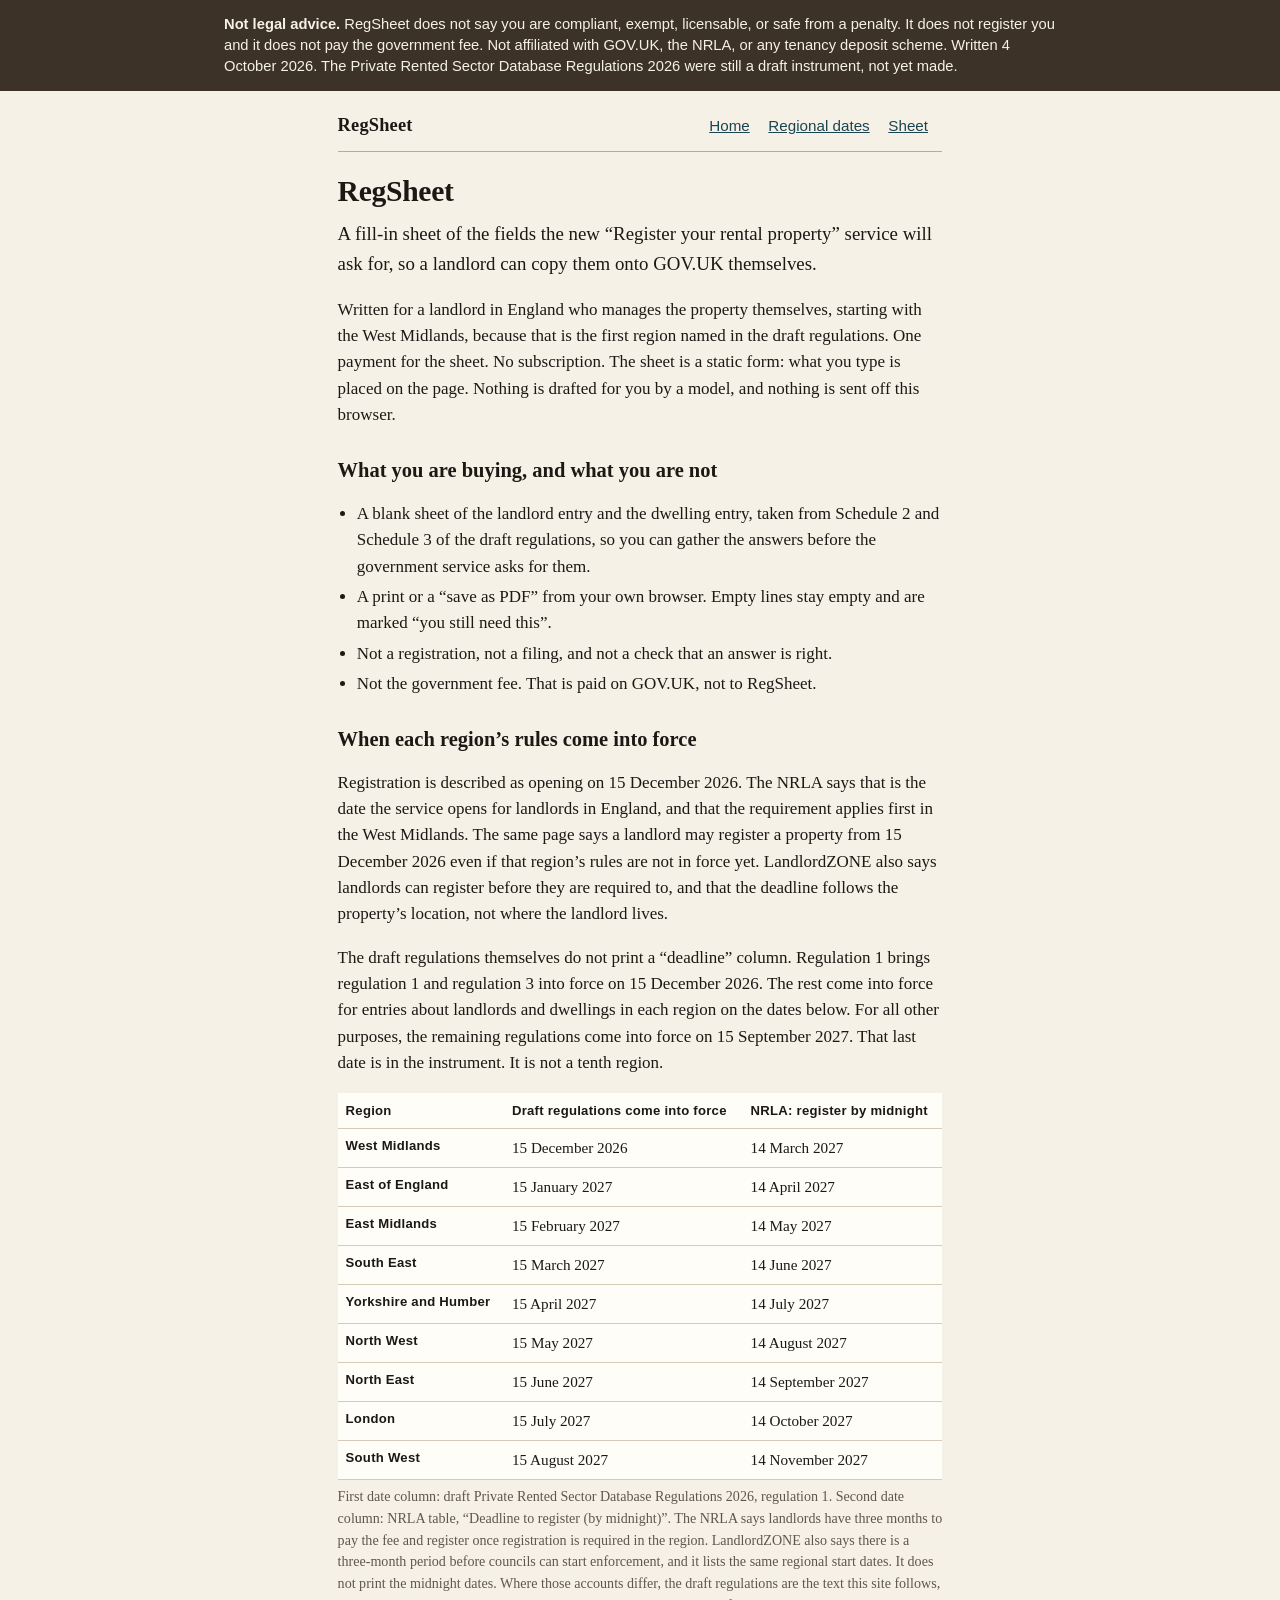
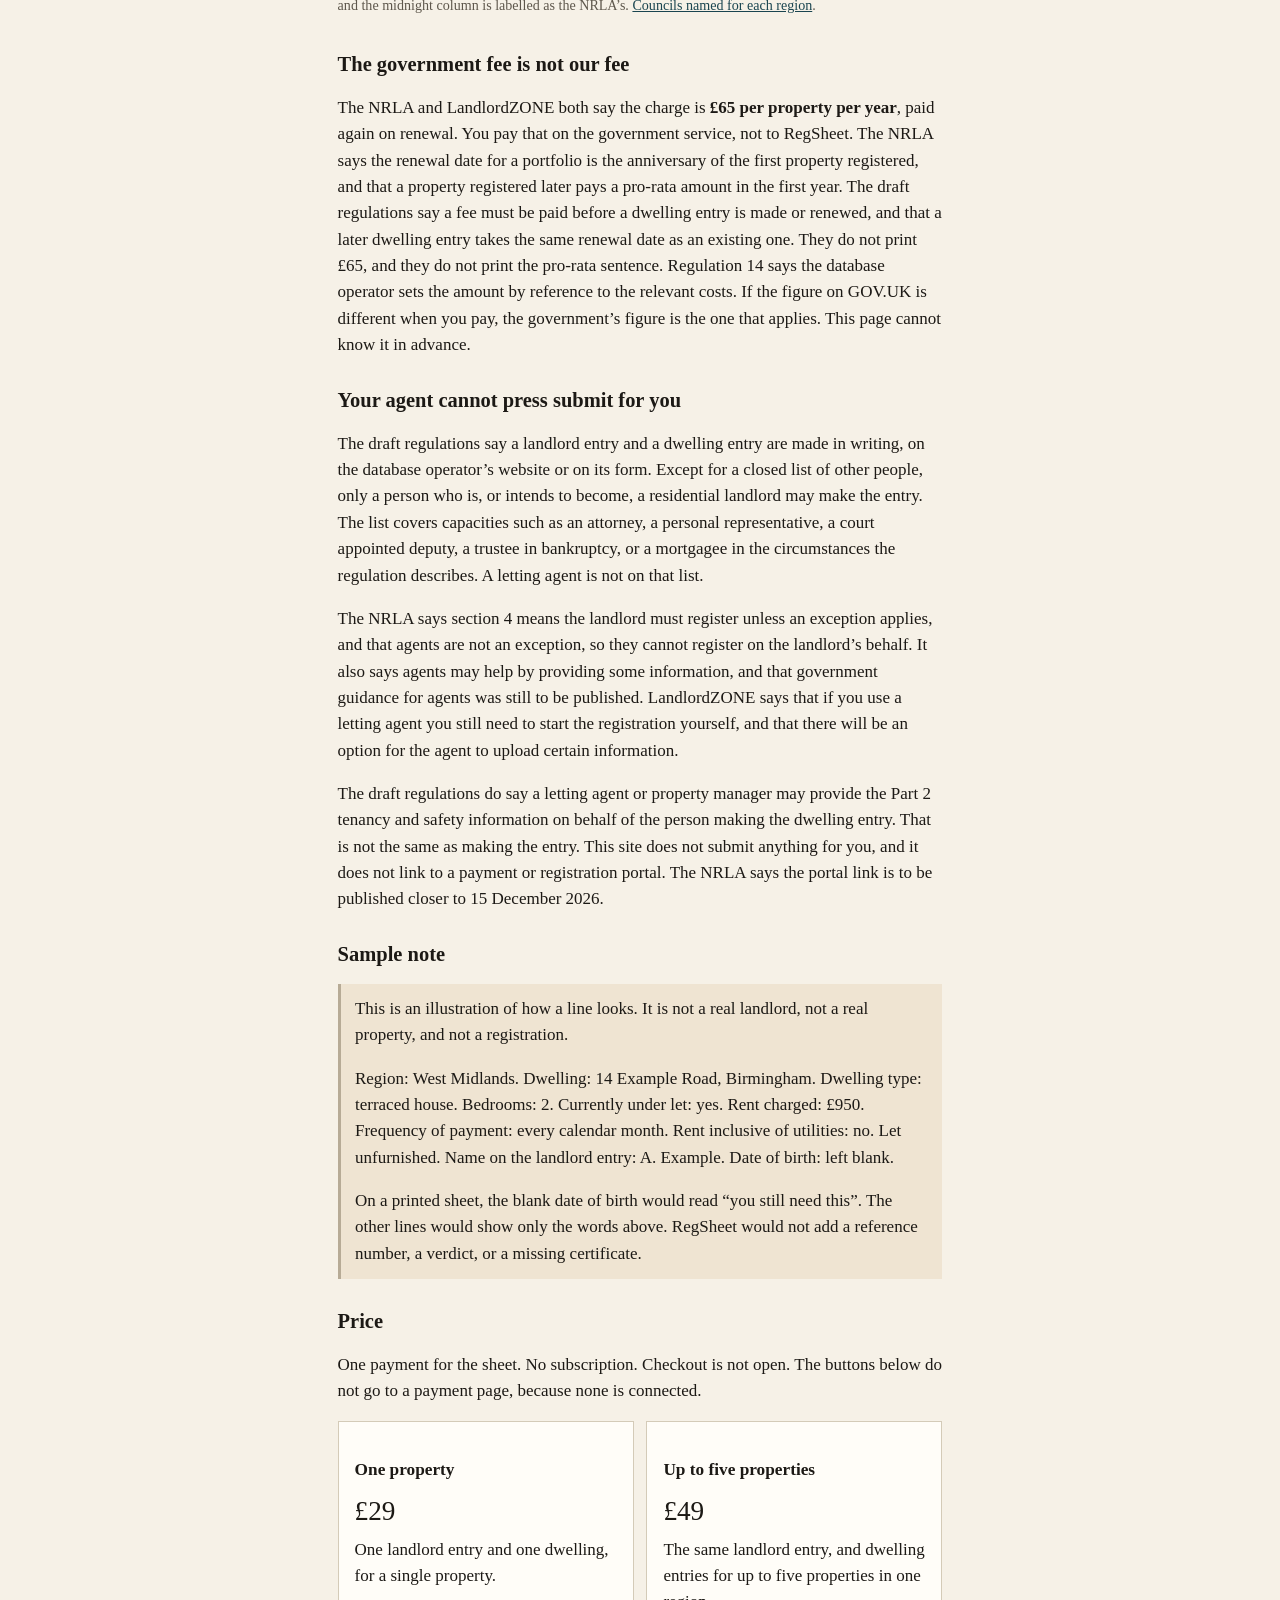
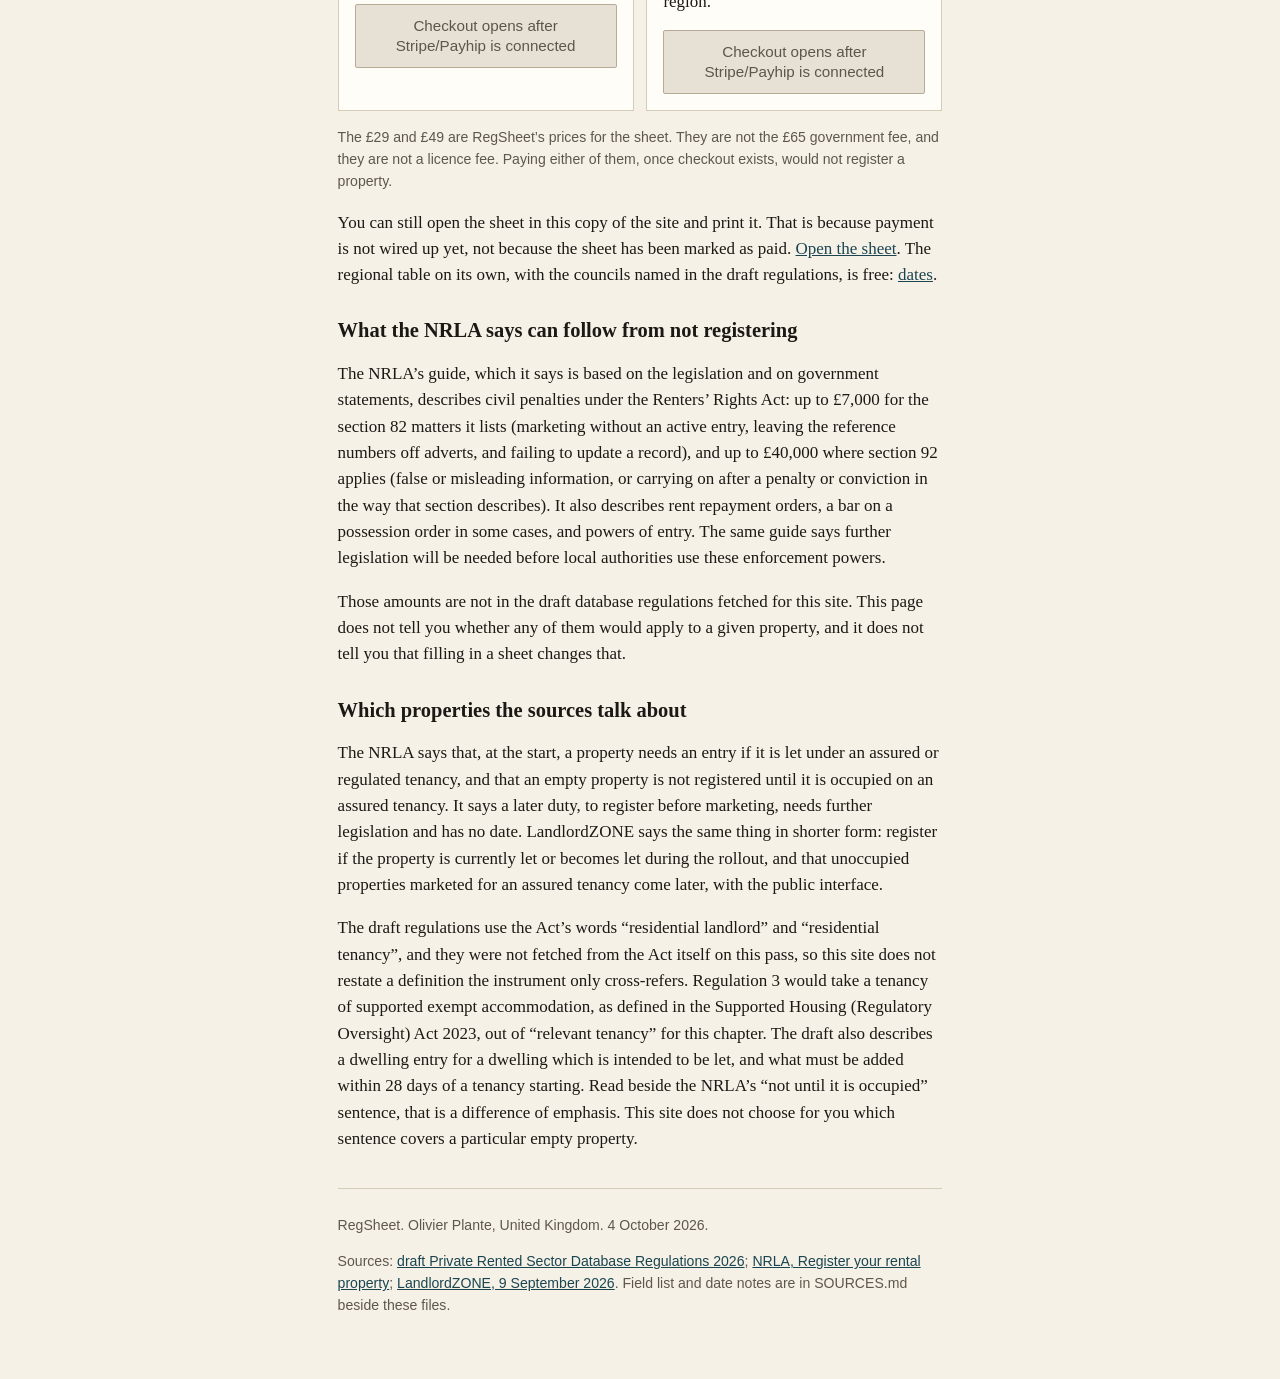
==== index.html @ c5e83ae8 "Publish RegSheet fill-in sheet (checkout not connected)." ====
<!DOCTYPE html>
<html lang="en-GB">
<head>
  <meta charset="utf-8">
  <meta name="viewport" content="width=device-width, initial-scale=1">
  <title>RegSheet — fields to copy onto the rental register yourself</title>
  <meta name="description" content="A fill-in sheet of the fields the Register your rental property service will ask for, so a landlord in England can copy them onto GOV.UK themselves.">
  <link rel="stylesheet" href="css/site.css">
</head>
<body>
  <div class="banner">
    <p><strong>Not legal advice.</strong> RegSheet does not say you are compliant, exempt, licensable, or safe from a penalty. It does not register you and it does not pay the government fee. Not affiliated with GOV.UK, the NRLA, or any tenancy deposit scheme. Written 4 October 2026. The Private Rented Sector Database Regulations 2026 were still a draft instrument, not yet made.</p>
  </div>
  <div class="wrap">
    <header class="site">
      <a class="word" href="index.html">RegSheet</a>
      <nav>
        <a href="index.html" aria-current="page">Home</a>
        <a href="dates.html">Regional dates</a>
        <a href="sheet.html">Sheet</a>
      </nav>
    </header>

    <h1>RegSheet</h1>
    <p class="lede">A fill-in sheet of the fields the new “Register your rental property” service will ask for, so a landlord can copy them onto GOV.UK themselves.</p>

    <p>Written for a landlord in England who manages the property themselves, starting with the West Midlands, because that is the first region named in the draft regulations. One payment for the sheet. No subscription. The sheet is a static form: what you type is placed on the page. Nothing is drafted for you by a model, and nothing is sent off this browser.</p>

    <h2>What you are buying, and what you are not</h2>
    <ul class="clean">
      <li>A blank sheet of the landlord entry and the dwelling entry, taken from Schedule 2 and Schedule 3 of the draft regulations, so you can gather the answers before the government service asks for them.</li>
      <li>A print or a “save as PDF” from your own browser. Empty lines stay empty and are marked “you still need this”.</li>
      <li>Not a registration, not a filing, and not a check that an answer is right.</li>
      <li>Not the government fee. That is paid on GOV.UK, not to RegSheet.</li>
    </ul>

    <h2>When each region’s rules come into force</h2>
    <p>Registration is described as opening on 15 December 2026. The NRLA says that is the date the service opens for landlords in England, and that the requirement applies first in the West Midlands. The same page says a landlord may register a property from 15 December 2026 even if that region’s rules are not in force yet. LandlordZONE also says landlords can register before they are required to, and that the deadline follows the property’s location, not where the landlord lives.</p>
    <p>The draft regulations themselves do not print a “deadline” column. Regulation 1 brings regulation 1 and regulation 3 into force on 15 December 2026. The rest come into force for entries about landlords and dwellings in each region on the dates below. For all other purposes, the remaining regulations come into force on 15 September 2027. That last date is in the instrument. It is not a tenth region.</p>

    <table>
      <thead>
        <tr>
          <th scope="col">Region</th>
          <th scope="col">Draft regulations come into force</th>
          <th scope="col">NRLA: register by midnight</th>
        </tr>
      </thead>
      <tbody>
        <tr>
          <th scope="row">West Midlands</th>
          <td>15 December 2026</td>
          <td>14 March 2027</td>
        </tr>
        <tr>
          <th scope="row">East of England</th>
          <td>15 January 2027</td>
          <td>14 April 2027</td>
        </tr>
        <tr>
          <th scope="row">East Midlands</th>
          <td>15 February 2027</td>
          <td>14 May 2027</td>
        </tr>
        <tr>
          <th scope="row">South East</th>
          <td>15 March 2027</td>
          <td>14 June 2027</td>
        </tr>
        <tr>
          <th scope="row">Yorkshire and Humber</th>
          <td>15 April 2027</td>
          <td>14 July 2027</td>
        </tr>
        <tr>
          <th scope="row">North West</th>
          <td>15 May 2027</td>
          <td>14 August 2027</td>
        </tr>
        <tr>
          <th scope="row">North East</th>
          <td>15 June 2027</td>
          <td>14 September 2027</td>
        </tr>
        <tr>
          <th scope="row">London</th>
          <td>15 July 2027</td>
          <td>14 October 2027</td>
        </tr>
        <tr>
          <th scope="row">South West</th>
          <td>15 August 2027</td>
          <td>14 November 2027</td>
        </tr>
      </tbody>
      <caption>First date column: draft Private Rented Sector Database Regulations 2026, regulation 1. Second date column: NRLA table, “Deadline to register (by midnight)”. The NRLA says landlords have three months to pay the fee and register once registration is required in the region. LandlordZONE also says there is a three-month period before councils can start enforcement, and it lists the same regional start dates. It does not print the midnight dates. Where those accounts differ, the draft regulations are the text this site follows, and the midnight column is labelled as the NRLA’s. <a href="dates.html">Councils named for each region</a>.</caption>
    </table>

    <h2>The government fee is not our fee</h2>
    <p>The NRLA and LandlordZONE both say the charge is <strong>£65 per property per year</strong>, paid again on renewal. You pay that on the government service, not to RegSheet. The NRLA says the renewal date for a portfolio is the anniversary of the first property registered, and that a property registered later pays a pro-rata amount in the first year. The draft regulations say a fee must be paid before a dwelling entry is made or renewed, and that a later dwelling entry takes the same renewal date as an existing one. They do not print £65, and they do not print the pro-rata sentence. Regulation 14 says the database operator sets the amount by reference to the relevant costs. If the figure on GOV.UK is different when you pay, the government’s figure is the one that applies. This page cannot know it in advance.</p>

    <h2>Your agent cannot press submit for you</h2>
    <p>The draft regulations say a landlord entry and a dwelling entry are made in writing, on the database operator’s website or on its form. Except for a closed list of other people, only a person who is, or intends to become, a residential landlord may make the entry. The list covers capacities such as an attorney, a personal representative, a court appointed deputy, a trustee in bankruptcy, or a mortgagee in the circumstances the regulation describes. A letting agent is not on that list.</p>
    <p>The NRLA says section 4 means the landlord must register unless an exception applies, and that agents are not an exception, so they cannot register on the landlord’s behalf. It also says agents may help by providing some information, and that government guidance for agents was still to be published. LandlordZONE says that if you use a letting agent you still need to start the registration yourself, and that there will be an option for the agent to upload certain information.</p>
    <p>The draft regulations do say a letting agent or property manager may provide the Part 2 tenancy and safety information on behalf of the person making the dwelling entry. That is not the same as making the entry. This site does not submit anything for you, and it does not link to a payment or registration portal. The NRLA says the portal link is to be published closer to 15 December 2026.</p>

    <h2>Sample note</h2>
    <div class="note">
      <p>This is an illustration of how a line looks. It is not a real landlord, not a real property, and not a registration.</p>
      <p>Region: West Midlands. Dwelling: 14 Example Road, Birmingham. Dwelling type: terraced house. Bedrooms: 2. Currently under let: yes. Rent charged: £950. Frequency of payment: every calendar month. Rent inclusive of utilities: no. Let unfurnished. Name on the landlord entry: A. Example. Date of birth: left blank.</p>
      <p>On a printed sheet, the blank date of birth would read “you still need this”. The other lines would show only the words above. RegSheet would not add a reference number, a verdict, or a missing certificate.</p>
    </div>

    <h2>Price</h2>
    <p>One payment for the sheet. No subscription. Checkout is not open. The buttons below do not go to a payment page, because none is connected.</p>
    <div class="prices">
      <article class="price">
        <h3>One property</h3>
        <p class="sum">£29</p>
        <p>One landlord entry and one dwelling, for a single property.</p>
        <button type="button" class="buy" disabled>Checkout opens after Stripe/Payhip is connected</button>
      </article>
      <article class="price">
        <h3>Up to five properties</h3>
        <p class="sum">£49</p>
        <p>The same landlord entry, and dwelling entries for up to five properties in one region.</p>
        <button type="button" class="buy" disabled>Checkout opens after Stripe/Payhip is connected</button>
      </article>
    </div>
    <p class="small">The £29 and £49 are RegSheet’s prices for the sheet. They are not the £65 government fee, and they are not a licence fee. Paying either of them, once checkout exists, would not register a property.</p>
    <p>You can still open the sheet in this copy of the site and print it. That is because payment is not wired up yet, not because the sheet has been marked as paid. <a href="sheet.html">Open the sheet</a>. The regional table on its own, with the councils named in the draft regulations, is free: <a href="dates.html">dates</a>.</p>

    <h2>What the NRLA says can follow from not registering</h2>
    <p>The NRLA’s guide, which it says is based on the legislation and on government statements, describes civil penalties under the Renters’ Rights Act: up to £7,000 for the section 82 matters it lists (marketing without an active entry, leaving the reference numbers off adverts, and failing to update a record), and up to £40,000 where section 92 applies (false or misleading information, or carrying on after a penalty or conviction in the way that section describes). It also describes rent repayment orders, a bar on a possession order in some cases, and powers of entry. The same guide says further legislation will be needed before local authorities use these enforcement powers.</p>
    <p>Those amounts are not in the draft database regulations fetched for this site. This page does not tell you whether any of them would apply to a given property, and it does not tell you that filling in a sheet changes that.</p>

    <h2>Which properties the sources talk about</h2>
    <p>The NRLA says that, at the start, a property needs an entry if it is let under an assured or regulated tenancy, and that an empty property is not registered until it is occupied on an assured tenancy. It says a later duty, to register before marketing, needs further legislation and has no date. LandlordZONE says the same thing in shorter form: register if the property is currently let or becomes let during the rollout, and that unoccupied properties marketed for an assured tenancy come later, with the public interface.</p>
    <p>The draft regulations use the Act’s words “residential landlord” and “residential tenancy”, and they were not fetched from the Act itself on this pass, so this site does not restate a definition the instrument only cross-refers. Regulation 3 would take a tenancy of supported exempt accommodation, as defined in the Supported Housing (Regulatory Oversight) Act 2023, out of “relevant tenancy” for this chapter. The draft also describes a dwelling entry for a dwelling which is intended to be let, and what must be added within 28 days of a tenancy starting. Read beside the NRLA’s “not until it is occupied” sentence, that is a difference of emphasis. This site does not choose for you which sentence covers a particular empty property.</p>

    <footer class="site">
      <p>RegSheet. Olivier Plante, United Kingdom. 4 October 2026.</p>
      <p class="src">Sources: <a href="https://www.legislation.gov.uk/ukdsi/2026/9780348286861">draft Private Rented Sector Database Regulations 2026</a>; <a href="https://www.nrla.org.uk/resources/renters-rights/landlord-database-register-your-rental-property-service">NRLA, Register your rental property</a>; <a href="https://www.landlordzone.co.uk/news/landlord-database-to-roll-out-in-december-with-ps65-fee">LandlordZONE, 9 September 2026</a>. Field list and date notes are in SOURCES.md beside these files.</p>
    </footer>
  </div>
</body>
</html>
---- css/site.css ----
/* RegSheet — calm paper, mobile first. System fonts so file:// works offline. */

:root {
  --paper: #f6f1e7;
  --sheet: #fffdf8;
  --ink: #1c1915;
  --ink-soft: #3f3a33;
  --muted: #5e574c;
  --rule: #d4cbb8;
  --rule-strong: #b7ab96;
  --banner: #3d3228;
  --banner-ink: #f6f1e7;
  --need: #6b3a2a;
  --focus: #1f4a52;
  --link: #1a4550;
  --warn-bg: #efe4d2;
  --max: 40rem;
  --wide: 52rem;
}

*,
*::before,
*::after { box-sizing: border-box; }

html { font-size: 100%; }

body {
  margin: 0;
  color: var(--ink);
  background: var(--paper);
  font-family: "Iowan Old Style", "Palatino Linotype", Palatino, Georgia, "Times New Roman", serif;
  line-height: 1.55;
  font-size: 1.0625rem;
}

a { color: var(--link); }
a:hover { text-decoration-thickness: 2px; }

.banner {
  background: var(--banner);
  color: var(--banner-ink);
  padding: 0.85rem 1.1rem;
  font-family: "Segoe UI", "Helvetica Neue", Helvetica, Arial, sans-serif;
  font-size: 0.92rem;
  line-height: 1.45;
}

.banner p { margin: 0 auto; max-width: var(--wide); }
.banner strong { font-weight: 650; }

.wrap {
  max-width: var(--max);
  margin: 0 auto;
  padding: 1.25rem 1.1rem 3rem;
}

.wrap.wide { max-width: var(--wide); }

header.site {
  display: flex;
  flex-wrap: wrap;
  justify-content: space-between;
  gap: 0.6rem 1rem;
  align-items: baseline;
  border-bottom: 1px solid var(--rule-strong);
  margin-bottom: 1.4rem;
  padding-bottom: 0.7rem;
}

.word {
  font-weight: 650;
  letter-spacing: 0.01em;
  text-decoration: none;
  color: var(--ink);
  font-size: 1.15rem;
}

nav { font-family: "Segoe UI", "Helvetica Neue", Helvetica, Arial, sans-serif; font-size: 0.95rem; }
nav a { margin-right: 0.9rem; }

h1 {
  font-size: 1.85rem;
  line-height: 1.2;
  font-weight: 650;
  margin: 0 0 0.6rem;
  letter-spacing: -0.01em;
}

h2 {
  font-size: 1.28rem;
  line-height: 1.3;
  margin: 1.8rem 0 0.5rem;
  font-weight: 650;
}

h3 {
  font-size: 1.08rem;
  margin: 1.3rem 0 0.35rem;
  font-weight: 650;
}

.lede { font-size: 1.18rem; margin-top: 0; }

p, li { hyphens: auto; }

.note, .aside {
  background: var(--warn-bg);
  border-left: 3px solid var(--rule-strong);
  padding: 0.75rem 0.9rem;
  margin: 1rem 0;
}

.note p:first-child, .aside p:first-child { margin-top: 0; }
.note p:last-child, .aside p:last-child { margin-bottom: 0; }

table {
  width: 100%;
  border-collapse: collapse;
  font-size: 0.95rem;
  background: var(--sheet);
  margin: 0.6rem 0 0.4rem;
}

th, td {
  text-align: left;
  vertical-align: top;
  padding: 0.45rem 0.5rem;
  border-bottom: 1px solid var(--rule);
}

th {
  font-family: "Segoe UI", "Helvetica Neue", Helvetica, Arial, sans-serif;
  font-weight: 650;
  font-size: 0.82rem;
  letter-spacing: 0.02em;
}

caption {
  text-align: left;
  font-size: 0.88rem;
  color: var(--muted);
  margin-bottom: 0.35rem;
  caption-side: bottom;
  padding-top: 0.4rem;
}

.prices { display: grid; gap: 0.8rem; margin: 0.8rem 0 1rem; }

@media (min-width: 40rem) {
  .prices { grid-template-columns: 1fr 1fr; }
}

.price {
  background: var(--sheet);
  border: 1px solid var(--rule);
  padding: 0.9rem 1rem 1rem;
}

.price .sum {
  font-size: 1.7rem;
  margin: 0.1rem 0;
  font-variant-numeric: lining-nums;
}

.price p { margin: 0.3rem 0; }

button, .btn {
  font-family: "Segoe UI", "Helvetica Neue", Helvetica, Arial, sans-serif;
  font-size: 0.95rem;
  line-height: 1.3;
}

button.buy, button.primary, button.secondary {
  display: inline-block;
  width: 100%;
  margin-top: 0.6rem;
  padding: 0.7rem 0.8rem;
  border-radius: 2px;
  border: 1px solid var(--ink);
  background: var(--ink);
  color: var(--paper);
  cursor: pointer;
}

button.secondary {
  background: transparent;
  color: var(--ink);
}

button.buy:disabled, button:disabled {
  background: #e7e0d4;
  color: #5c564c;
  border-color: #b7ab96;
  cursor: not-allowed;
  opacity: 1;
}

.small, footer, .src {
  font-family: "Segoe UI", "Helvetica Neue", Helvetica, Arial, sans-serif;
  font-size: 0.88rem;
  color: var(--muted);
}

footer.site {
  margin-top: 2.2rem;
  border-top: 1px solid var(--rule);
  padding-top: 0.8rem;
}

ol.clean, ul.clean { padding-left: 1.2rem; }
li + li { margin-top: 0.25rem }

/* Form */

form.sheet { margin-top: 0.4rem; }

fieldset {
  border: 1px solid var(--rule);
  background: var(--sheet);
  margin: 0 0 1rem;
  padding: 0.8rem 0.85rem 1rem;
  min-inline-size: 0;
}

legend {
  font-weight: 650;
  padding: 0 0.3rem;
}

.hint, .field-hint {
  color: var(--muted);
  font-family: "Segoe UI", "Helvetica Neue", Helvetica, Arial, sans-serif;
  font-size: 0.86rem;
  margin: 0.15rem 0 0.55rem;
}

label.field, .field {
  display: block;
  margin: 0.55rem 0 0.15rem;
}

label.field span.q, .choice span {
  display: block;
  margin-bottom: 0.2rem;
}

input[type="text"],
input[type="email"],
input[type="tel"],
input[type="date"],
input[type="number"],
select,
textarea {
  width: 100%;
  max-width: 100%;
  font: inherit;
  color: var(--ink);
  background: #fff;
  border: 1px solid var(--rule-strong);
  border-radius: 2px;
  padding: 0.45rem 0.5rem;
}

textarea { min-height: 5.5rem; resize: vertical; }

input:focus, select:focus, textarea:focus, button:focus-visible, a:focus-visible {
  outline: 2px solid var(--focus);
  outline-offset: 2px;
}

.choices { display: flex; flex-wrap: wrap; gap: 0.45rem 1rem; margin: 0.3rem 0 0.4rem; }
.choices label { font-family: "Segoe UI", "Helvetica Neue", Helvetica, Arial, sans-serif; font-size: 0.95rem; }

.row-actions {
  display: flex;
  flex-wrap: wrap;
  gap: 0.5rem;
  margin: 1rem 0;
}

.row-actions button { width: auto; min-width: 12rem; }

.hidden { display: none !important; }

#live-region { position: absolute; left: -9999px; }

/* Print sheet (screen preview + paper) */

#print-sheet {
  display: none;
  background: white;
  color: black;
}

#print-sheet h2 { margin-top: 1rem; }
#print-sheet .row {
  display: grid;
  grid-template-columns: 1fr;
  gap: 0.1rem;
  padding: 0.28rem 0;
  border-bottom: 1px solid #ddd;
  break-inside: avoid;
  page-break-inside: avoid;
}

@media (min-width: 36rem) {
  #print-sheet .row { grid-template-columns: 16rem 1fr; gap: 0.4rem 0.8rem; }
}

#print-sheet .k {
  font-family: "Segoe UI", "Helvetica Neue", Helvetica, Arial, sans-serif;
  font-size: 0.82rem;
  color: #333;
}

#print-sheet .v.need {
  color: #6b3a2a;
  font-style: italic;
}

.print-disclaimer {
  display: none;
}

@media print {
  body { background: white; color: black; }
  .banner, header.site, .no-print, form.sheet, #screen-preview { display: none !important; }
  #print-sheet { display: block !important; max-width: none; }
  .print-disclaimer {
    display: block;
    position: fixed;
    bottom: 0;
    left: 0;
    right: 0;
    font-family: "Segoe UI", Helvetica, Arial, sans-serif;
    font-size: 8pt;
    line-height: 1.3;
    color: #222;
    background: white;
    border-top: 0.4pt solid #999;
    padding: 2mm 0 0;
  }
  @page { size: A4; margin: 14mm 12mm 22mm; }
  a { color: black; text-decoration: none; }
  #print-sheet h1 { font-size: 16pt; }
  #print-sheet h2 { font-size: 13pt; break-after: avoid; }
}
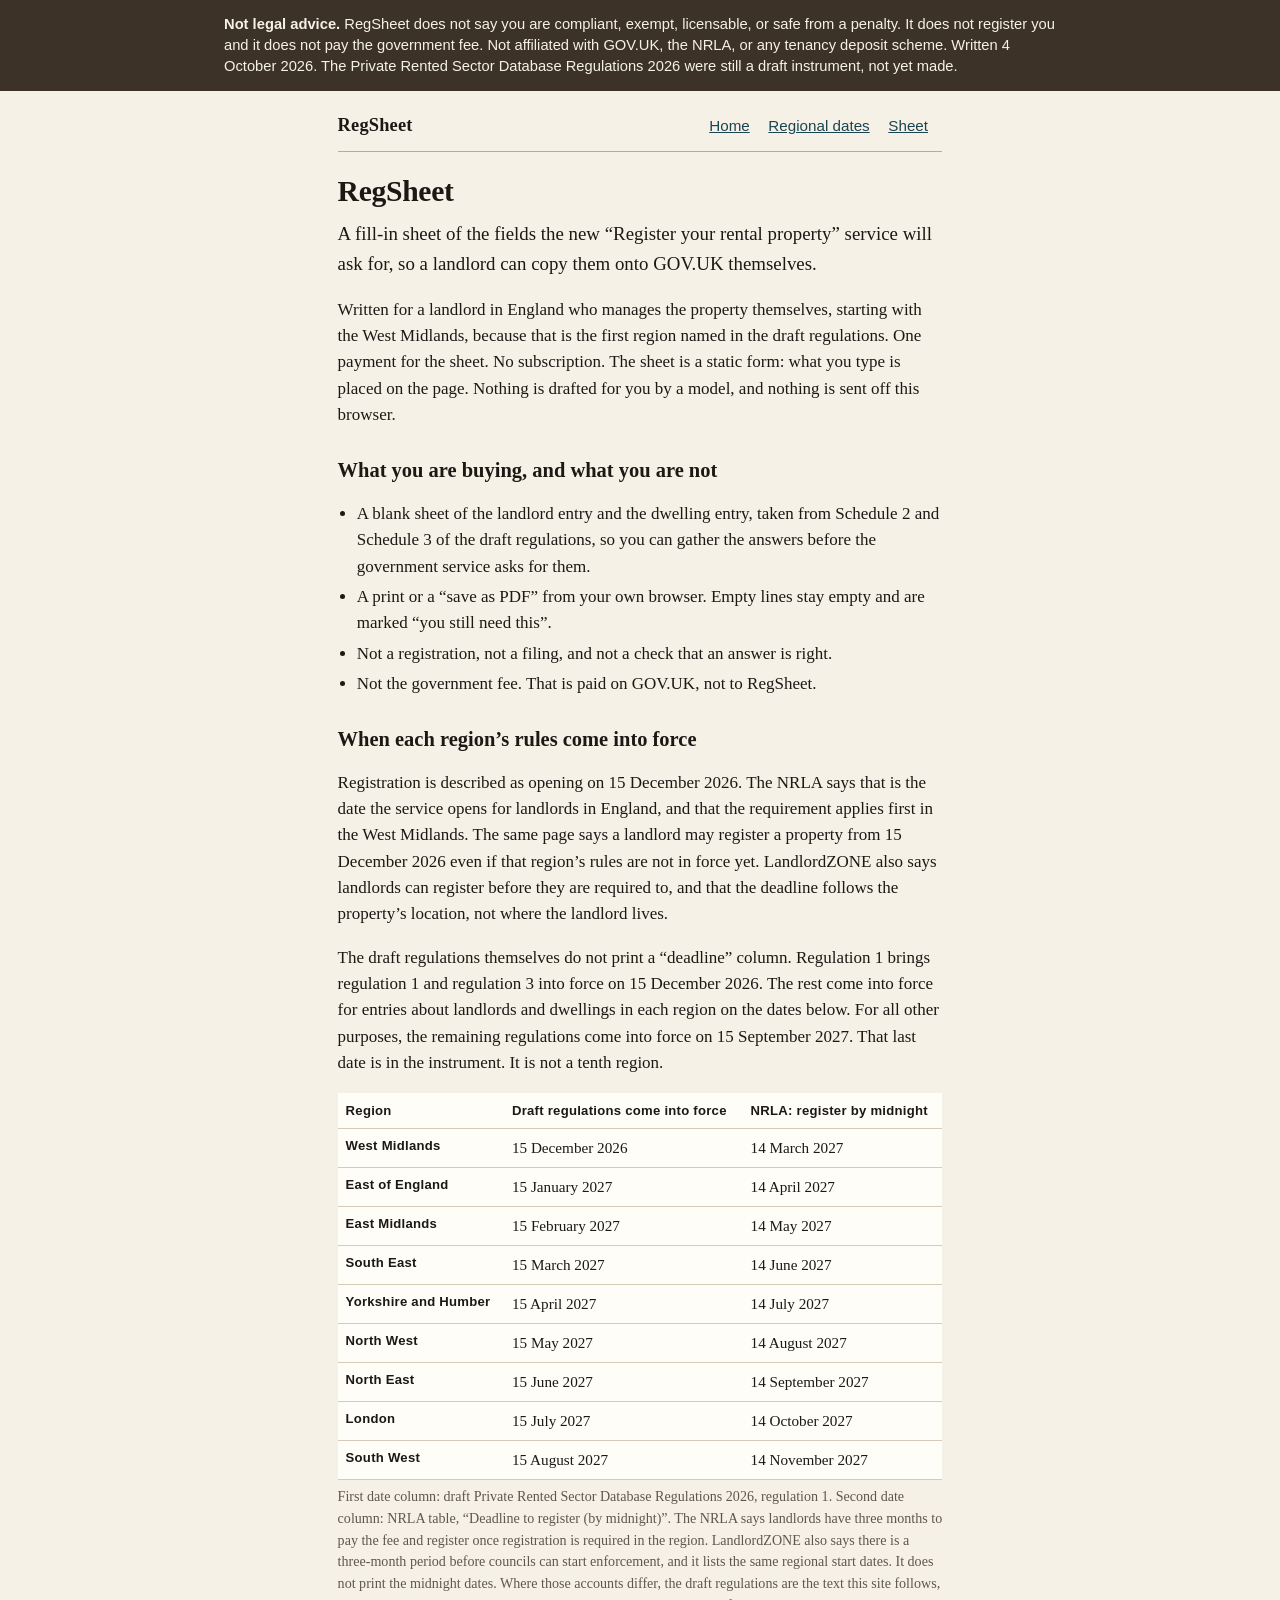
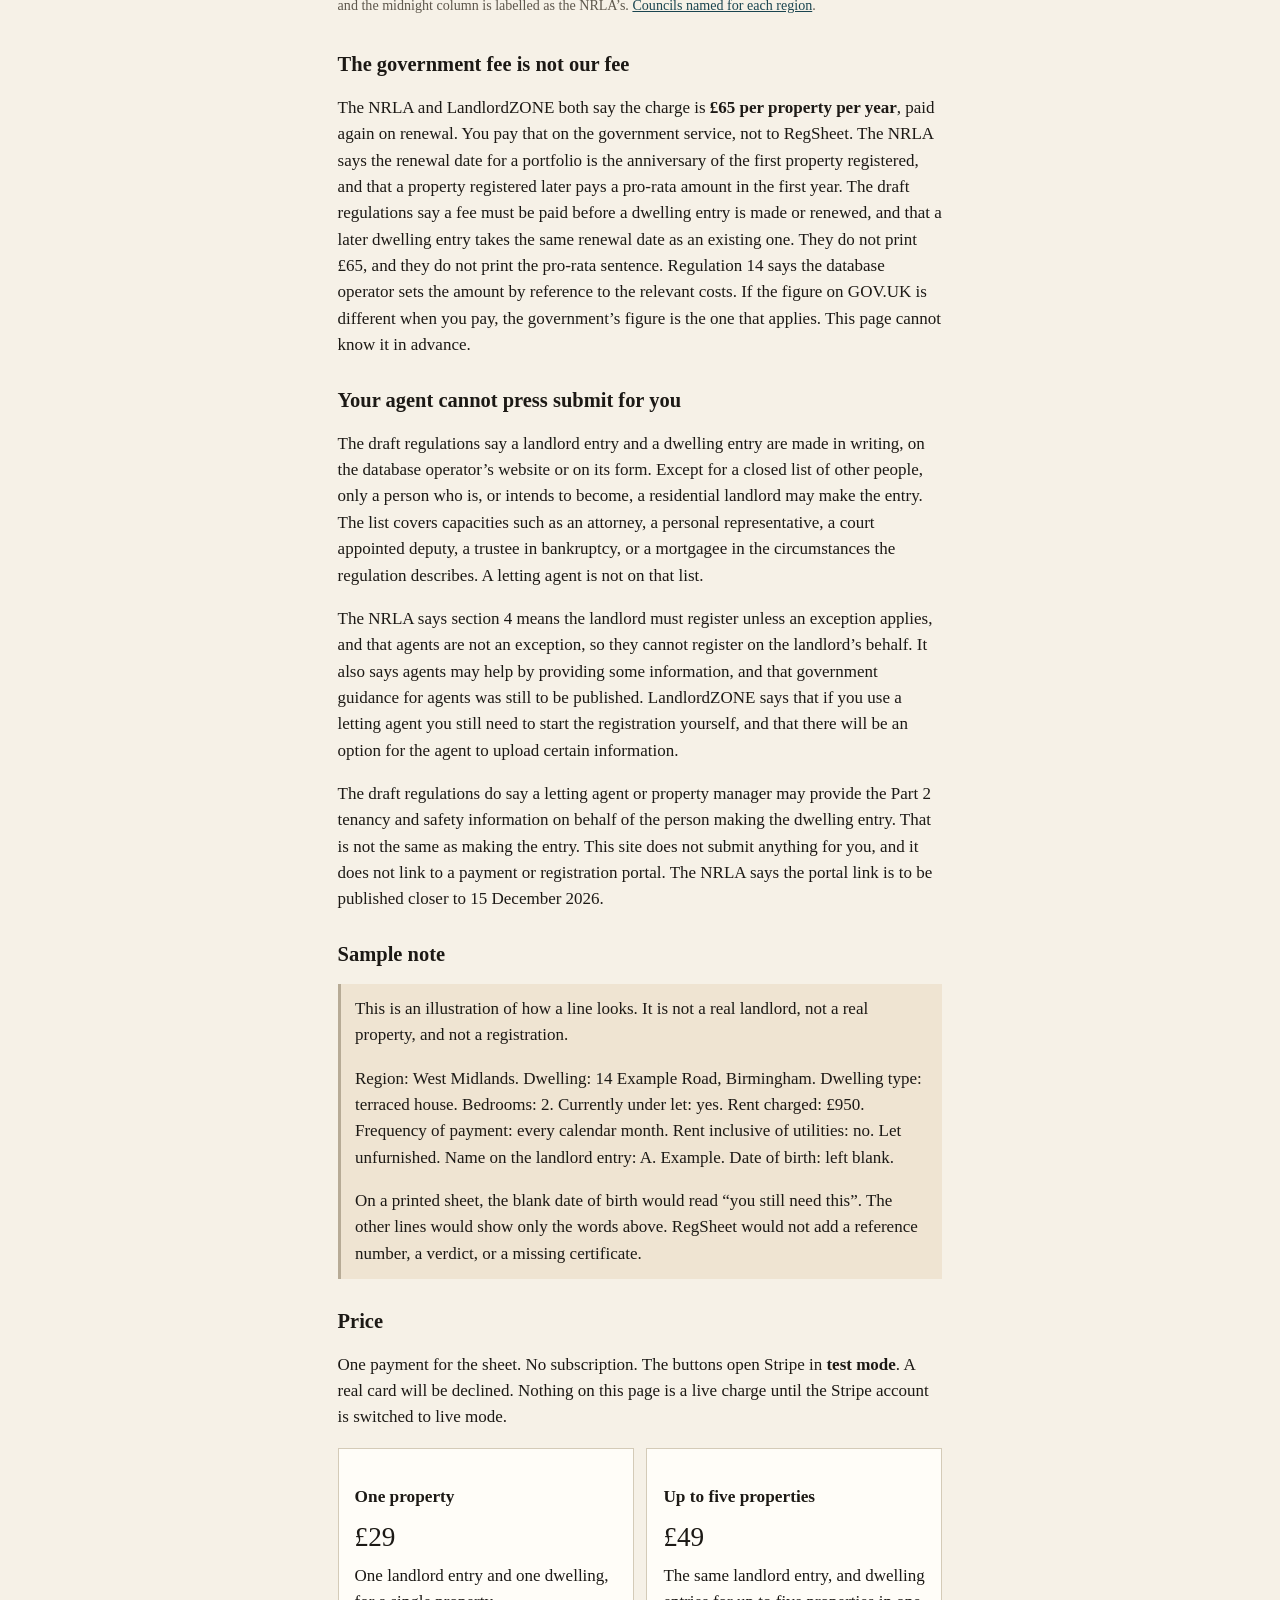
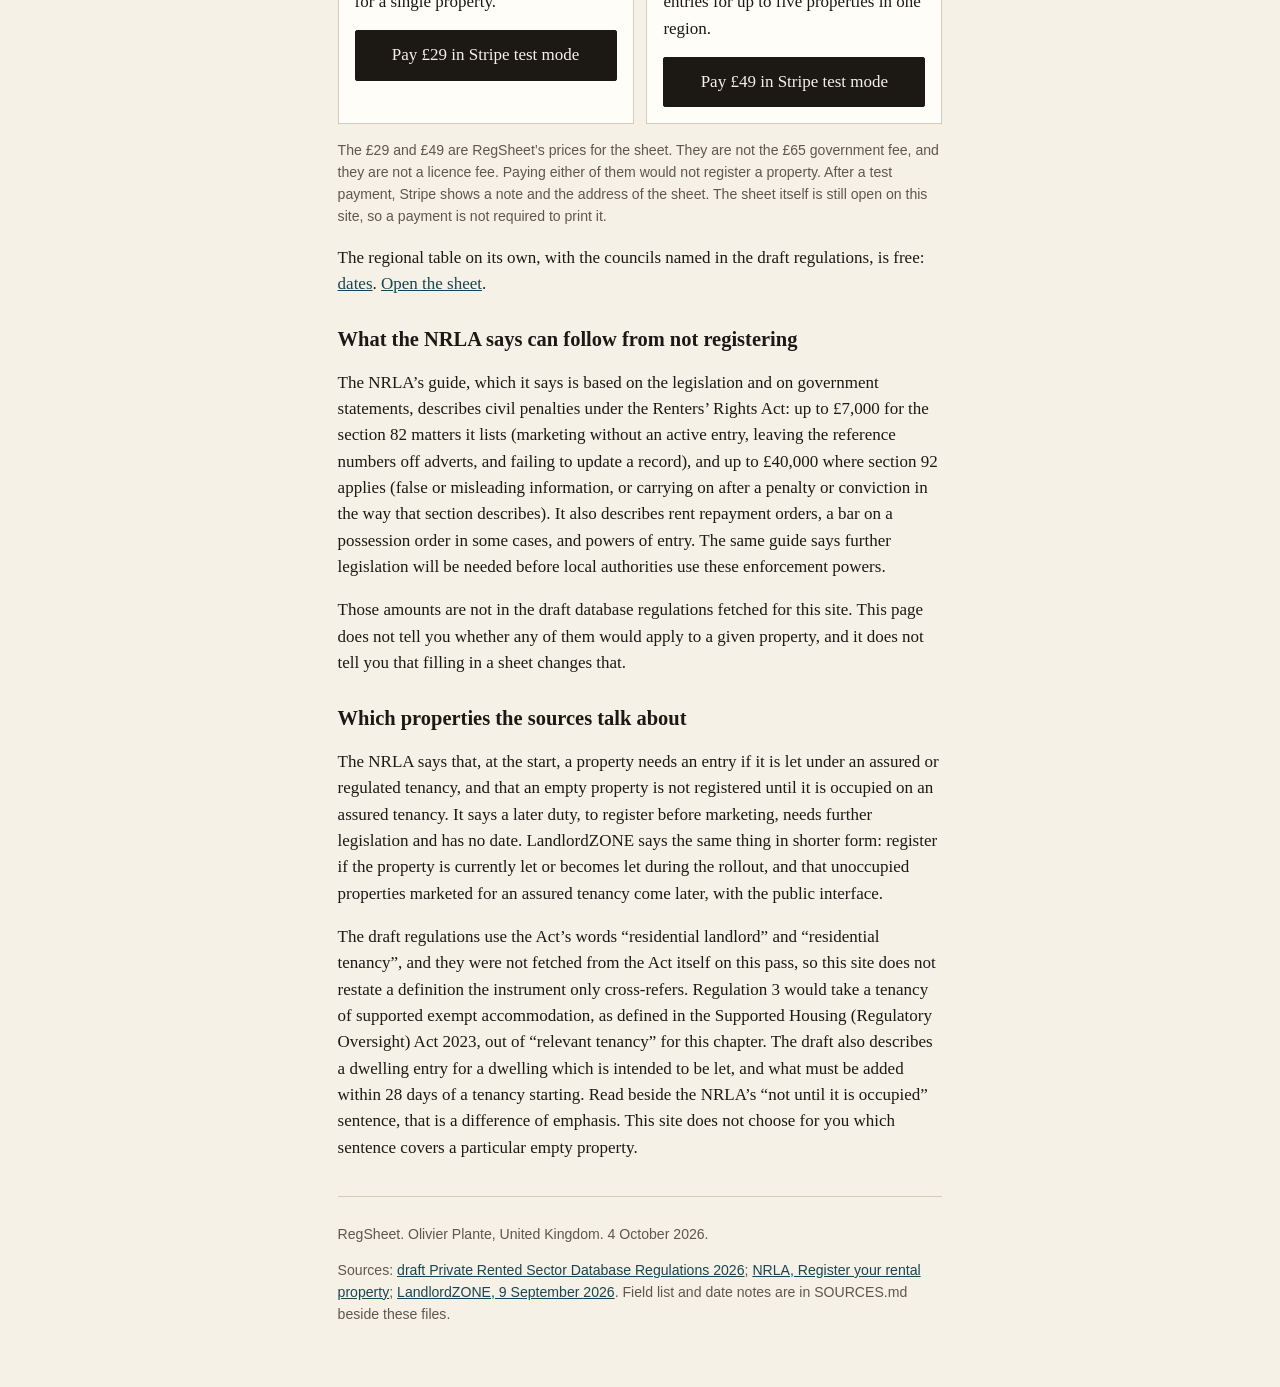
==== commit e3b01dd9: "Point the price buttons at Stripe test payment links. The connected account is test mode only, so th" ====
--- a/index.html
+++ b/index.html
@@ -112,23 +112,23 @@
     </div>
 
     <h2>Price</h2>
-    <p>One payment for the sheet. No subscription. Checkout is not open. The buttons below do not go to a payment page, because none is connected.</p>
+    <p>One payment for the sheet. No subscription. The buttons open Stripe in <strong>test mode</strong>. A real card will be declined. Nothing on this page is a live charge until the Stripe account is switched to live mode.</p>
     <div class="prices">
       <article class="price">
         <h3>One property</h3>
         <p class="sum">£29</p>
         <p>One landlord entry and one dwelling, for a single property.</p>
-        <button type="button" class="buy" disabled>Checkout opens after Stripe/Payhip is connected</button>
+        <a class="buy" href="https://buy.stripe.com/test_4gM3cw9SZ1xf2Tr5TTdjO00">Pay £29 in Stripe test mode</a>
       </article>
       <article class="price">
         <h3>Up to five properties</h3>
         <p class="sum">£49</p>
         <p>The same landlord entry, and dwelling entries for up to five properties in one region.</p>
-        <button type="button" class="buy" disabled>Checkout opens after Stripe/Payhip is connected</button>
+        <a class="buy" href="https://buy.stripe.com/test_9B68wQfdj7VDeC96XXdjO01">Pay £49 in Stripe test mode</a>
       </article>
     </div>
-    <p class="small">The £29 and £49 are RegSheet’s prices for the sheet. They are not the £65 government fee, and they are not a licence fee. Paying either of them, once checkout exists, would not register a property.</p>
-    <p>You can still open the sheet in this copy of the site and print it. That is because payment is not wired up yet, not because the sheet has been marked as paid. <a href="sheet.html">Open the sheet</a>. The regional table on its own, with the councils named in the draft regulations, is free: <a href="dates.html">dates</a>.</p>
+    <p class="small">The £29 and £49 are RegSheet’s prices for the sheet. They are not the £65 government fee, and they are not a licence fee. Paying either of them would not register a property. After a test payment, Stripe shows a note and the address of the sheet. The sheet itself is still open on this site, so a payment is not required to print it.</p>
+    <p>The regional table on its own, with the councils named in the draft regulations, is free: <a href="dates.html">dates</a>. <a href="sheet.html">Open the sheet</a>.</p>
 
     <h2>What the NRLA says can follow from not registering</h2>
     <p>The NRLA’s guide, which it says is based on the legislation and on government statements, describes civil penalties under the Renters’ Rights Act: up to £7,000 for the section 82 matters it lists (marketing without an active entry, leaving the reference numbers off adverts, and failing to update a record), and up to £40,000 where section 92 applies (false or misleading information, or carrying on after a penalty or conviction in the way that section describes). It also describes rent repayment orders, a bar on a possession order in some cases, and powers of entry. The same guide says further legislation will be needed before local authorities use these enforcement powers.</p>
--- a/css/site.css
+++ b/css/site.css
@@ -170,7 +170,7 @@
   line-height: 1.3;
 }
 
-button.buy, button.primary, button.secondary {
+a.buy, button.buy, button.primary, button.secondary {
   display: inline-block;
   width: 100%;
   margin-top: 0.6rem;
@@ -180,6 +180,8 @@
   background: var(--ink);
   color: var(--paper);
   cursor: pointer;
+  text-align: center;
+  text-decoration: none;
 }
 
 button.secondary {
